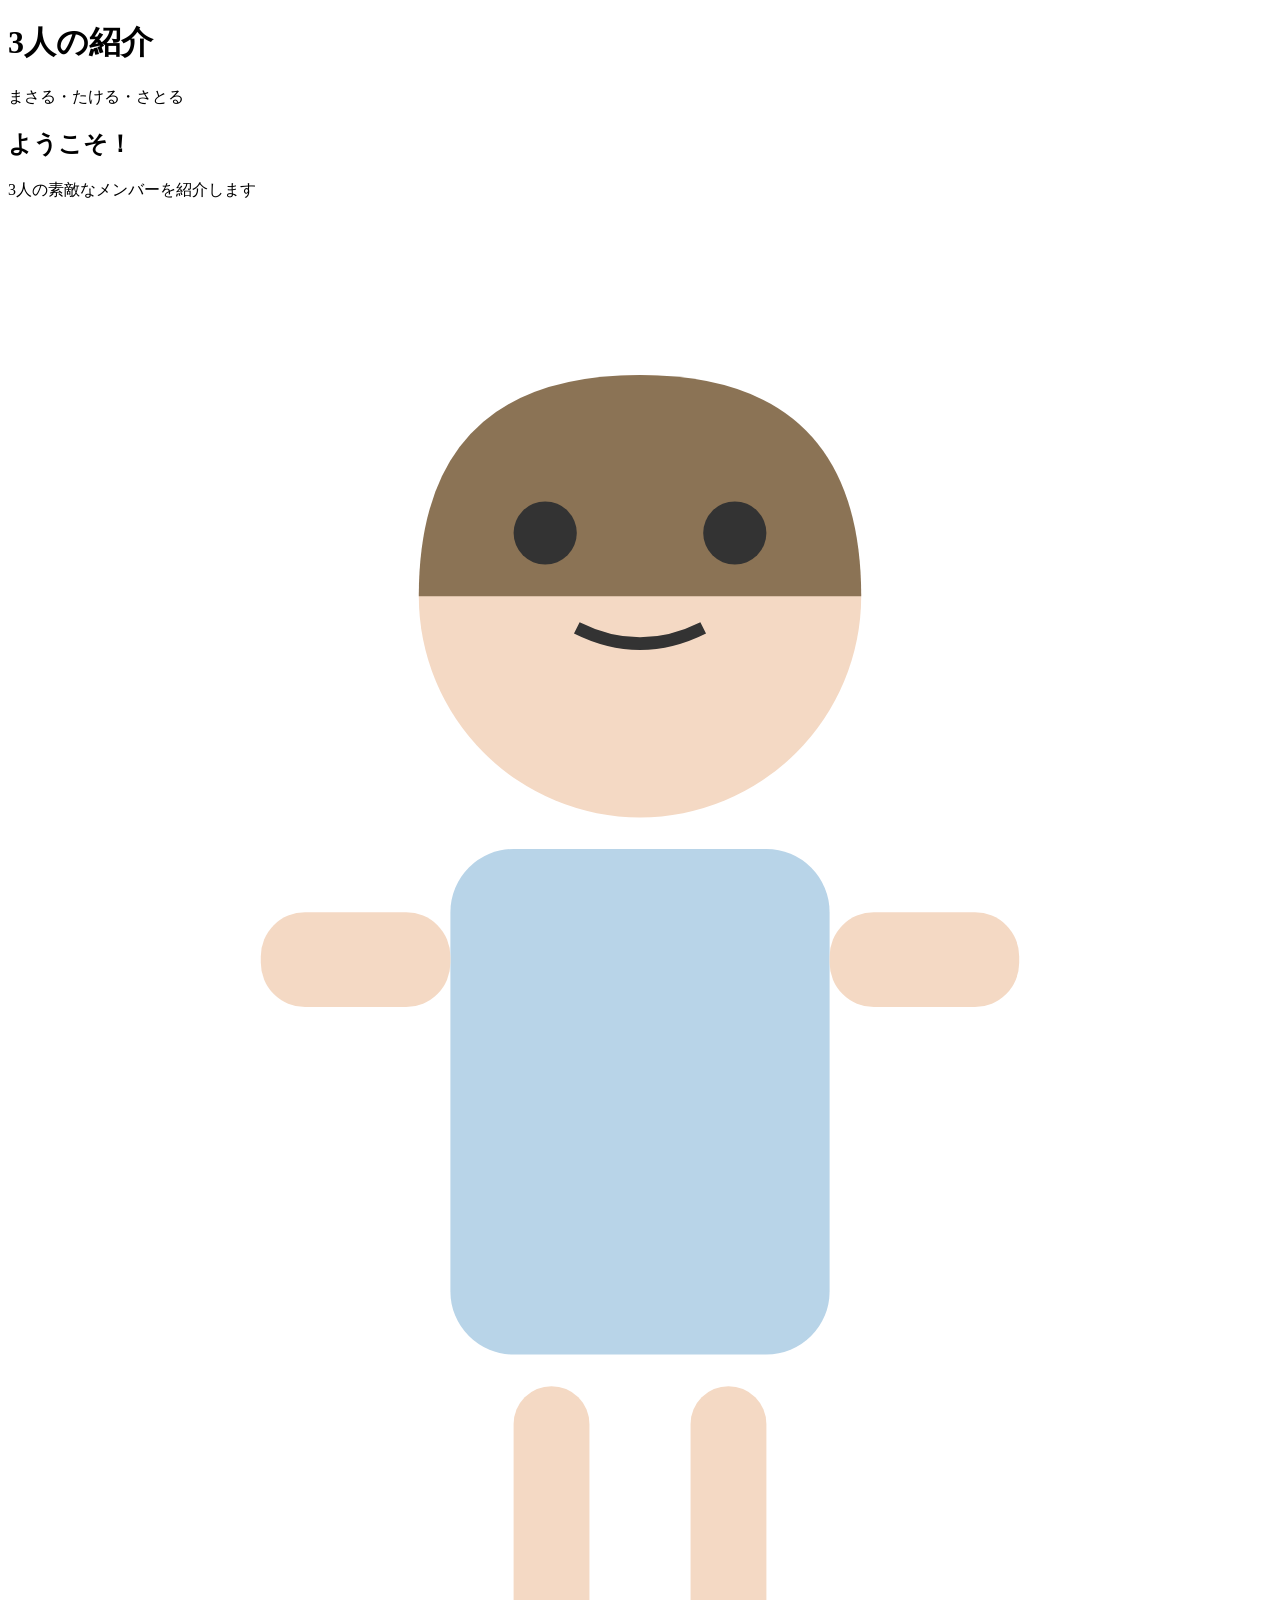
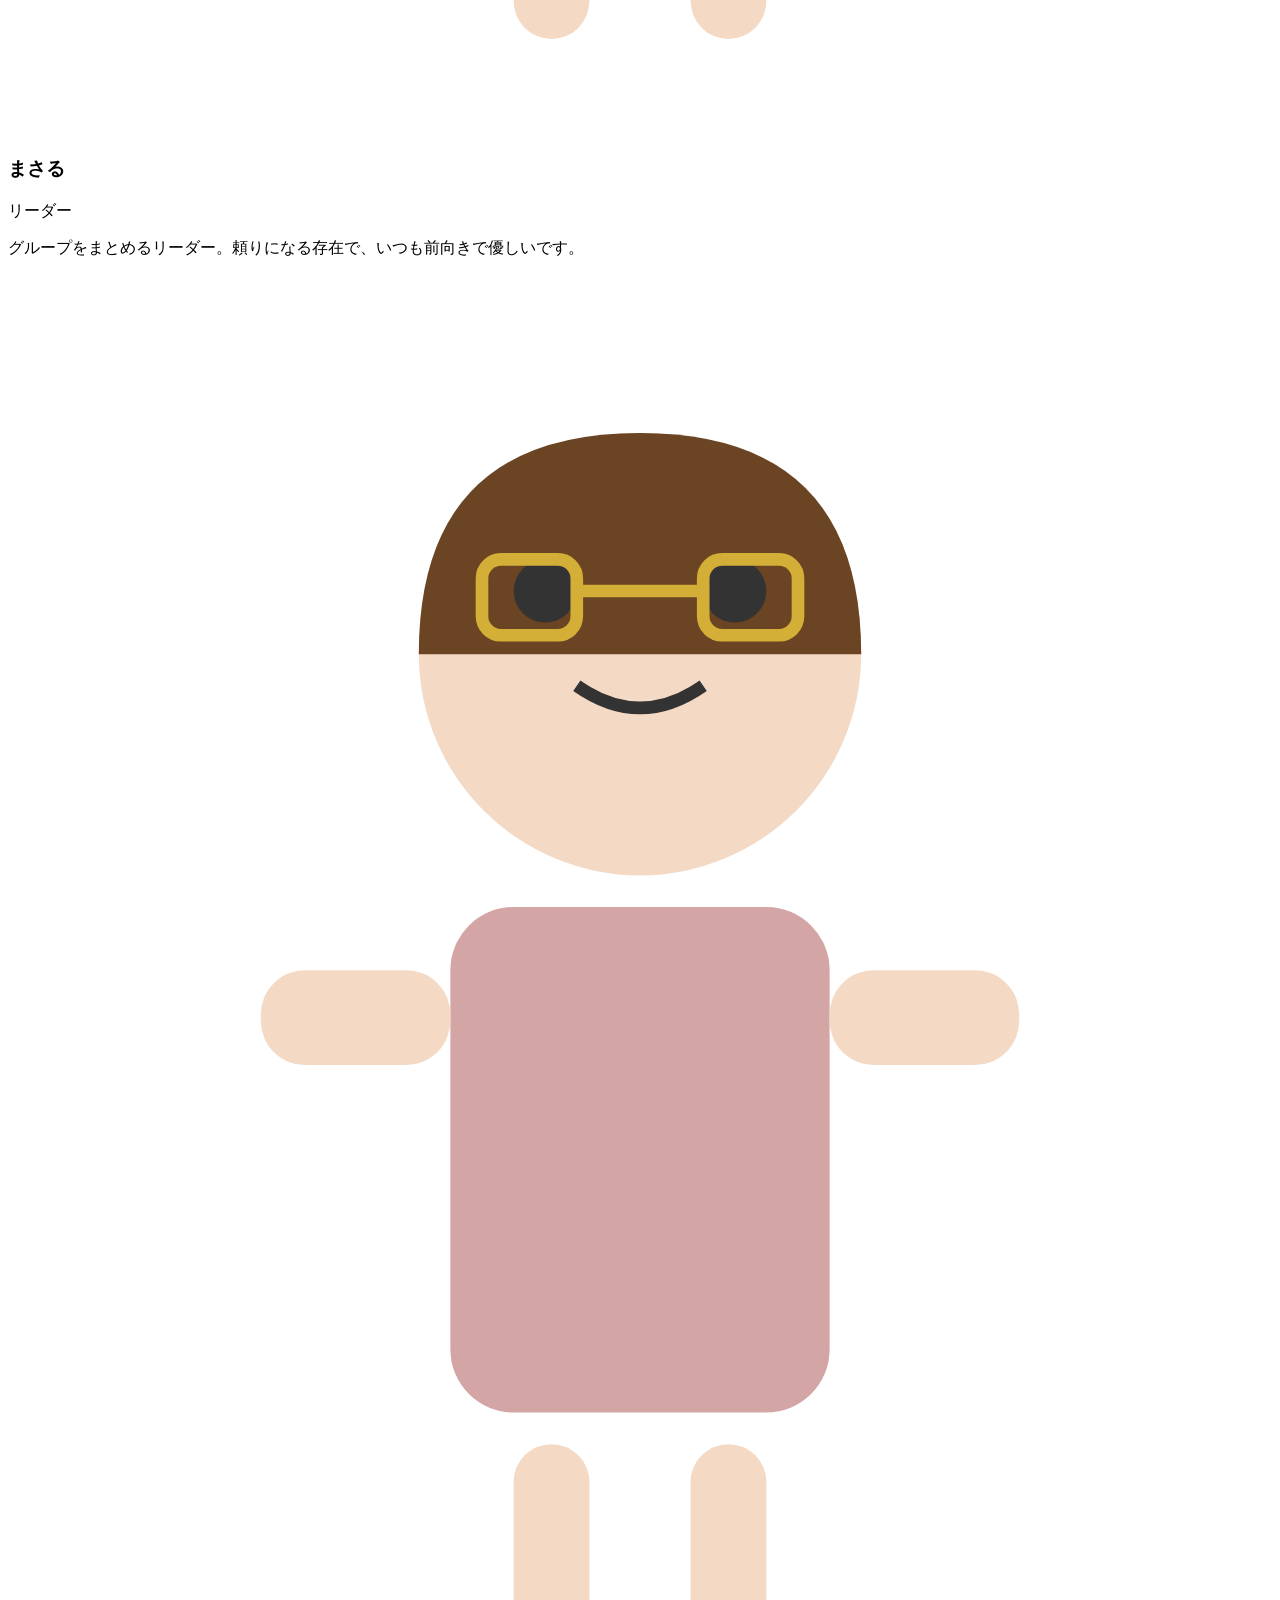
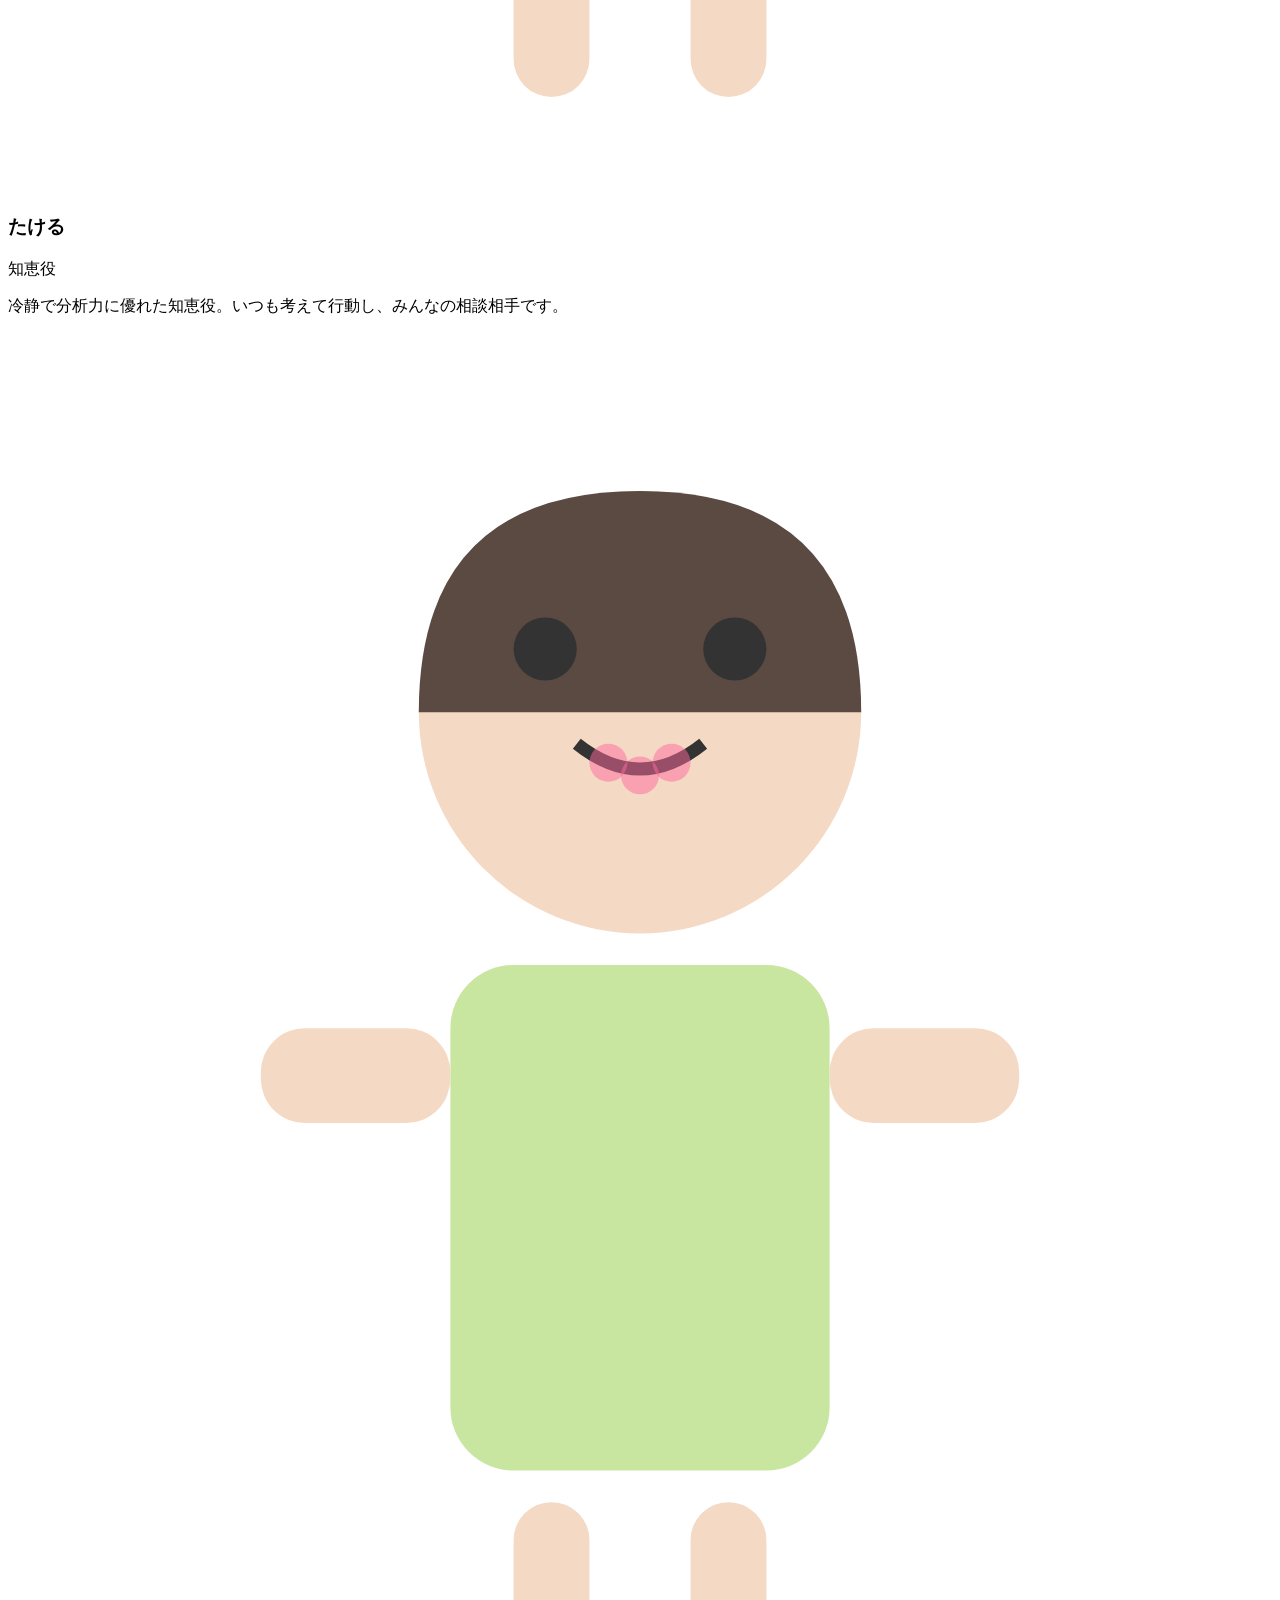
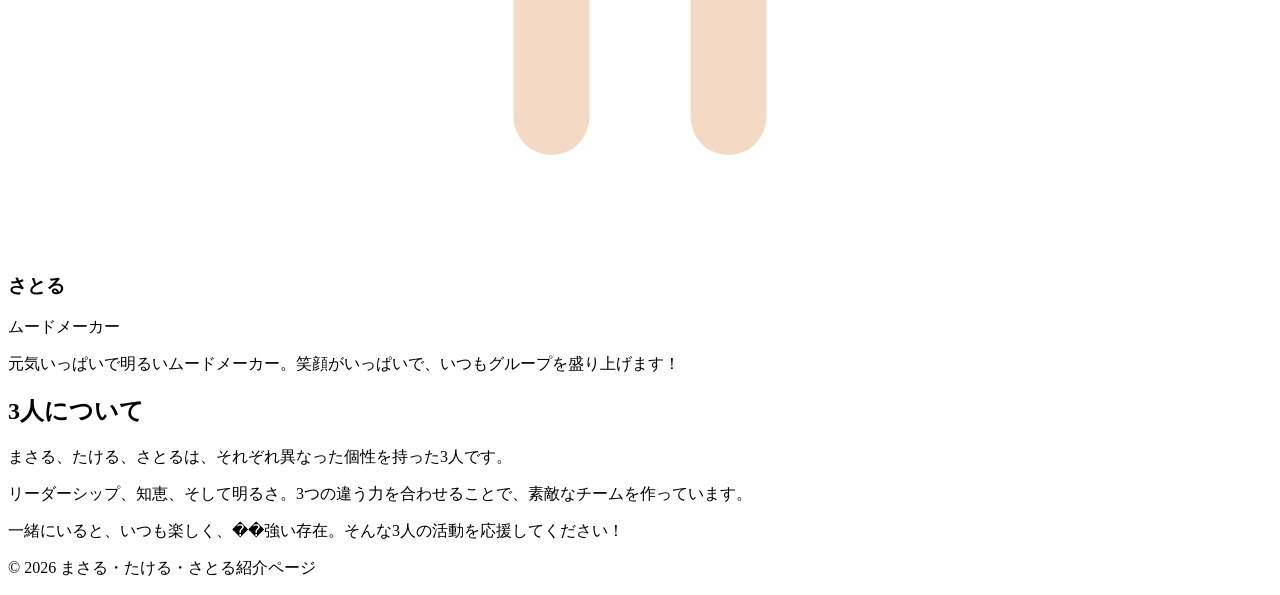
==== index.html @ 9e7cb89d "Update HTML with introduction for Masaru, Takeru, and Satoru with pastel illustrations" ====
<!DOCTYPE html>
<html lang="ja">
<head>
    <meta charset="UTF-8">
    <meta name="viewport" content="width=device-width, initial-scale=1.0">
    <title>まさる・たける・さとる紹介ページ</title>
    <link rel="stylesheet" href="style.css">
</head>
<body>
    <header>
        <h1>3人の紹介</h1>
        <p>まさる・たける・さとる</p>
    </header>

    <main>
        <section class="hero">
            <h2>ようこそ！</h2>
            <p>3人の素敵なメンバーを紹介します</p>
        </section>

        <section class="members">
            <div class="member-card">
                <div class="member-image">
                    <svg viewBox="0 0 200 240" xmlns="http://www.w3.org/2000/svg">
                        <!-- 頭 -->
                        <circle cx="100" cy="60" r="35" fill="#F4D9C4"/>
                        <!-- 髪 -->
                        <path d="M 65 60 Q 65 25 100 25 Q 135 25 135 60" fill="#8B7355"/>
                        <!-- 目 -->
                        <circle cx="85" cy="50" r="5" fill="#333"/>
                        <circle cx="115" cy="50" r="5" fill="#333"/>
                        <!-- 口 -->
                        <path d="M 90 65 Q 100 70 110 65" stroke="#333" stroke-width="2" fill="none"/>
                        <!-- 体 -->
                        <rect x="70" y="100" width="60" height="80" rx="10" fill="#B8D4E8"/>
                        <!-- 腕 -->
                        <rect x="40" y="110" width="30" height="15" rx="7" fill="#F4D9C4"/>
                        <rect x="130" y="110" width="30" height="15" rx="7" fill="#F4D9C4"/>
                        <!-- 足 -->
                        <rect x="80" y="185" width="12" height="40" rx="6" fill="#F4D9C4"/>
                        <rect x="108" y="185" width="12" height="40" rx="6" fill="#F4D9C4"/>
                    </svg>
                </div>
                <h3>まさる</h3>
                <p class="role">リーダー</p>
                <p class="description">グループをまとめるリーダー。頼りになる存在で、いつも前向きで優しいです。</p>
            </div>

            <div class="member-card">
                <div class="member-image">
                    <svg viewBox="0 0 200 240" xmlns="http://www.w3.org/2000/svg">
                        <!-- 頭 -->
                        <circle cx="100" cy="60" r="35" fill="#F4D9C4"/>
                        <!-- 髪 -->
                        <path d="M 65 60 Q 65 25 100 25 Q 135 25 135 60" fill="#6B4423"/>
                        <!-- 目 -->
                        <circle cx="85" cy="50" r="5" fill="#333"/>
                        <circle cx="115" cy="50" r="5" fill="#333"/>
                        <!-- 眼鏡 -->
                        <rect x="75" y="45" width="15" height="12" rx="3" fill="none" stroke="#D4AF37" stroke-width="2"/>
                        <rect x="110" y="45" width="15" height="12" rx="3" fill="none" stroke="#D4AF37" stroke-width="2"/>
                        <line x1="90" y1="50" x2="110" y2="50" stroke="#D4AF37" stroke-width="2"/>
                        <!-- 口 -->
                        <path d="M 90 65 Q 100 72 110 65" stroke="#333" stroke-width="2" fill="none"/>
                        <!-- 体 -->
                        <rect x="70" y="100" width="60" height="80" rx="10" fill="#D4A5A5"/>
                        <!-- 腕 -->
                        <rect x="40" y="110" width="30" height="15" rx="7" fill="#F4D9C4"/>
                        <rect x="130" y="110" width="30" height="15" rx="7" fill="#F4D9C4"/>
                        <!-- 足 -->
                        <rect x="80" y="185" width="12" height="40" rx="6" fill="#F4D9C4"/>
                        <rect x="108" y="185" width="12" height="40" rx="6" fill="#F4D9C4"/>
                    </svg>
                </div>
                <h3>たける</h3>
                <p class="role">知恵役</p>
                <p class="description">冷静で分析力に優れた知恵役。いつも考えて行動し、みんなの相談相手です。</p>
            </div>

            <div class="member-card">
                <div class="member-image">
                    <svg viewBox="0 0 200 240" xmlns="http://www.w3.org/2000/svg">
                        <!-- 頭 -->
                        <circle cx="100" cy="60" r="35" fill="#F4D9C4"/>
                        <!-- 髪 -->
                        <path d="M 65 60 Q 65 25 100 25 Q 135 25 135 60" fill="#5A4A42"/>
                        <!-- 目 -->
                        <circle cx="85" cy="50" r="5" fill="#333"/>
                        <circle cx="115" cy="50" r="5" fill="#333"/>
                        <!-- 口 -->
                        <path d="M 90 65 Q 100 73 110 65" stroke="#333" stroke-width="2" fill="none"/>
                        <!-- 体 -->
                        <rect x="70" y="100" width="60" height="80" rx="10" fill="#C8E6A0"/>
                        <!-- 腕 -->
                        <rect x="40" y="110" width="30" height="15" rx="7" fill="#F4D9C4"/>
                        <rect x="130" y="110" width="30" height="15" rx="7" fill="#F4D9C4"/>
                        <!-- 足 -->
                        <rect x="80" y="185" width="12" height="40" rx="6" fill="#F4D9C4"/>
                        <rect x="108" y="185" width="12" height="40" rx="6" fill="#F4D9C4"/>
                        <!-- 笑顔の特徴 -->
                        <circle cx="100" cy="70" r="3" fill="#FF6B9D" opacity="0.5"/>
                        <circle cx="95" cy="68" r="3" fill="#FF6B9D" opacity="0.5"/>
                        <circle cx="105" cy="68" r="3" fill="#FF6B9D" opacity="0.5"/>
                    </svg>
                </div>
                <h3>さとる</h3>
                <p class="role">ムードメーカー</p>
                <p class="description">元気いっぱいで明るいムードメーカー。笑顔がいっぱいで、いつもグループを盛り上げます！</p>
            </div>
        </section>

        <section class="about">
            <h2>3人について</h2>
            <p>まさる、たける、さとるは、それぞれ異なった個性を持った3人です。</p>
            <p>リーダーシップ、知恵、そして明るさ。3つの違う力を合わせることで、素敵なチームを作っています。</p>
            <p>一緒にいると、いつも楽しく、��強い存在。そんな3人の活動を応援してください！</p>
        </section>
    </main>

    <footer>
        <p>&copy; 2026 まさる・たける・さとる紹介ページ</p>
    </footer>

    <script src="script.js"></script>
</body>
</html>
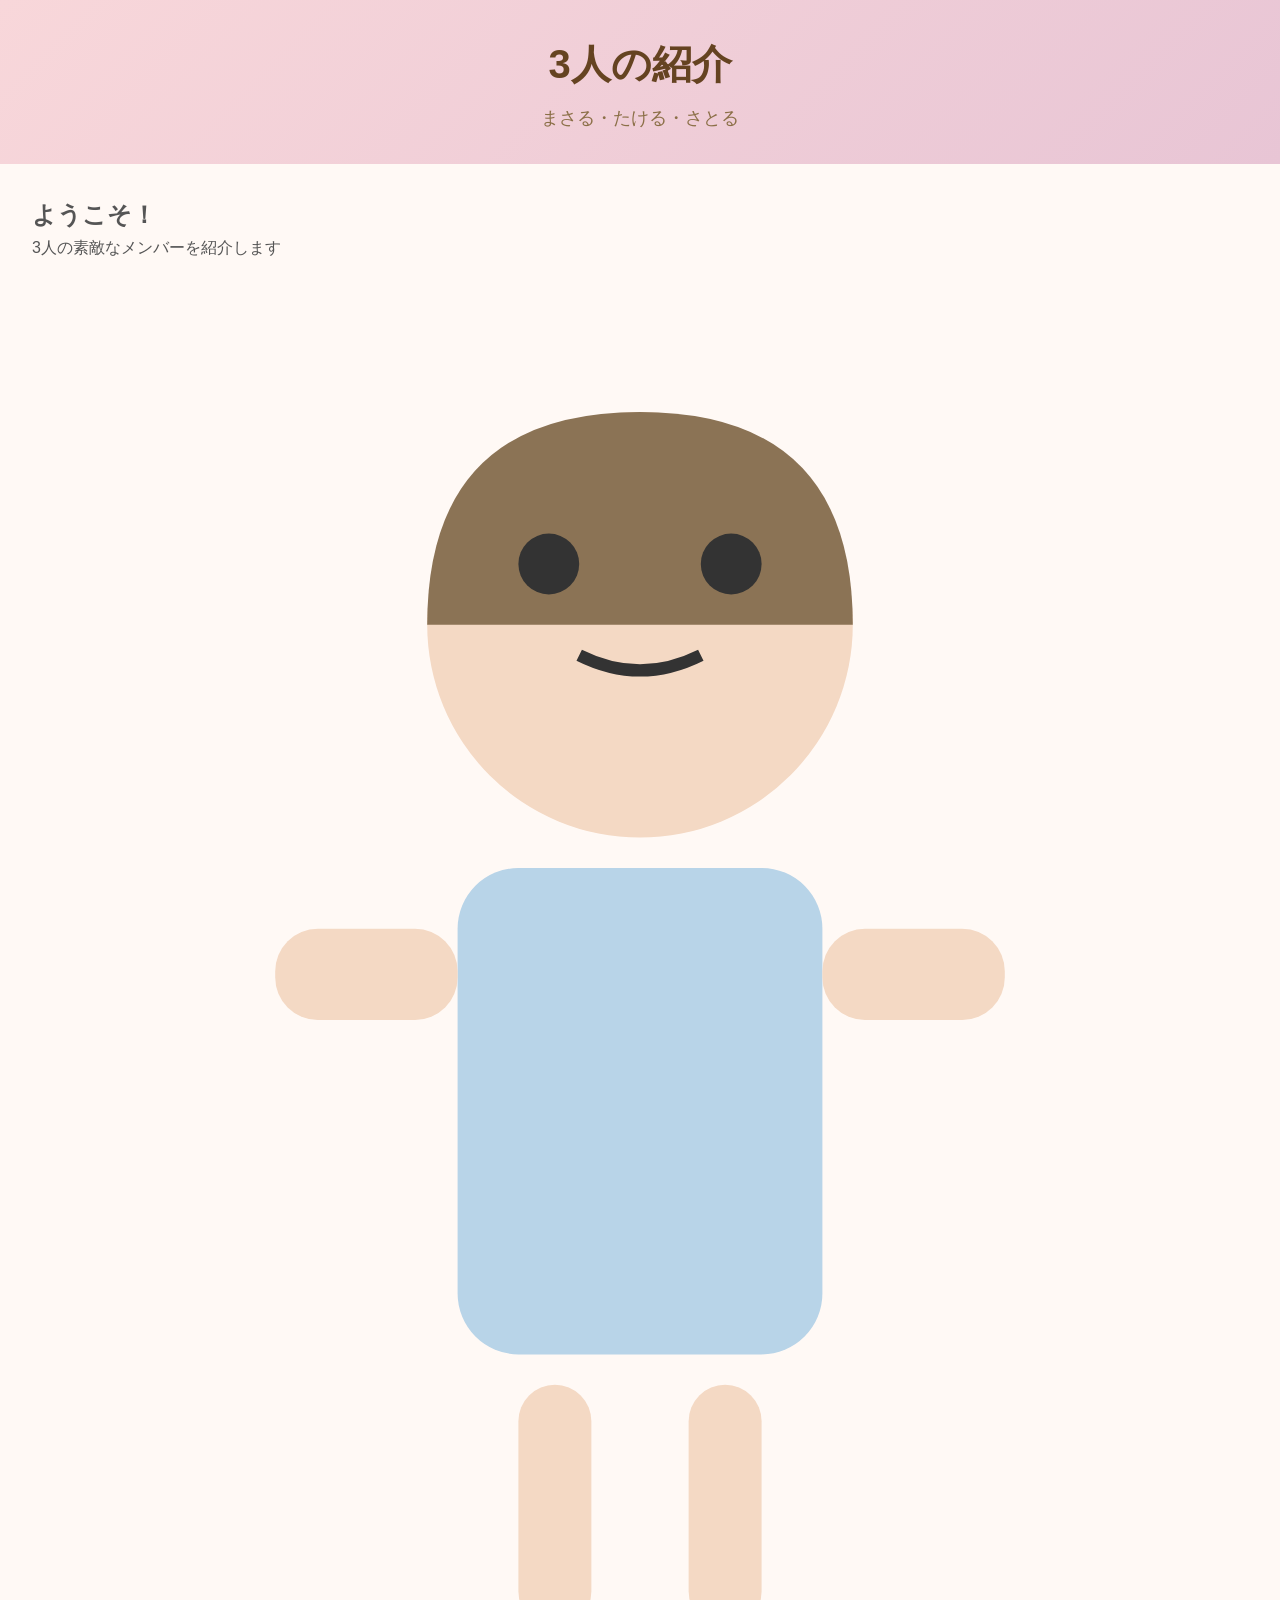
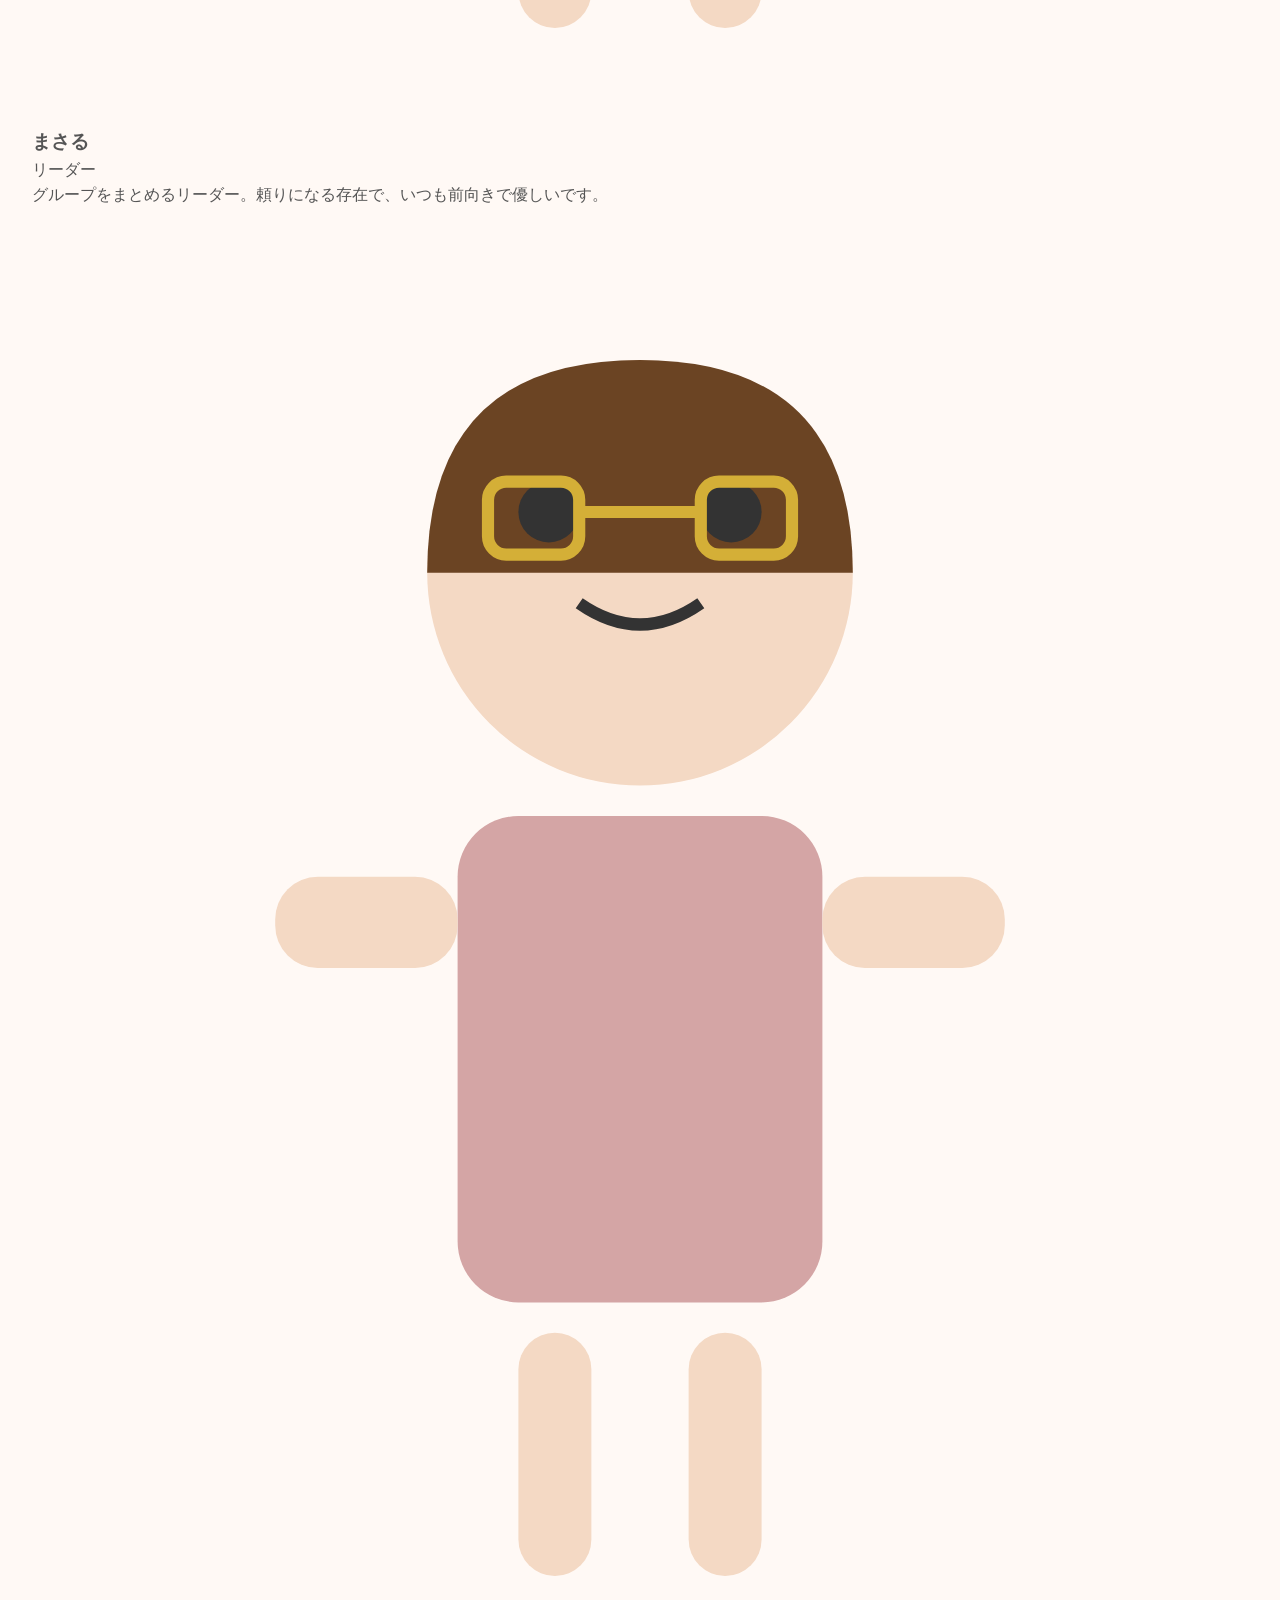
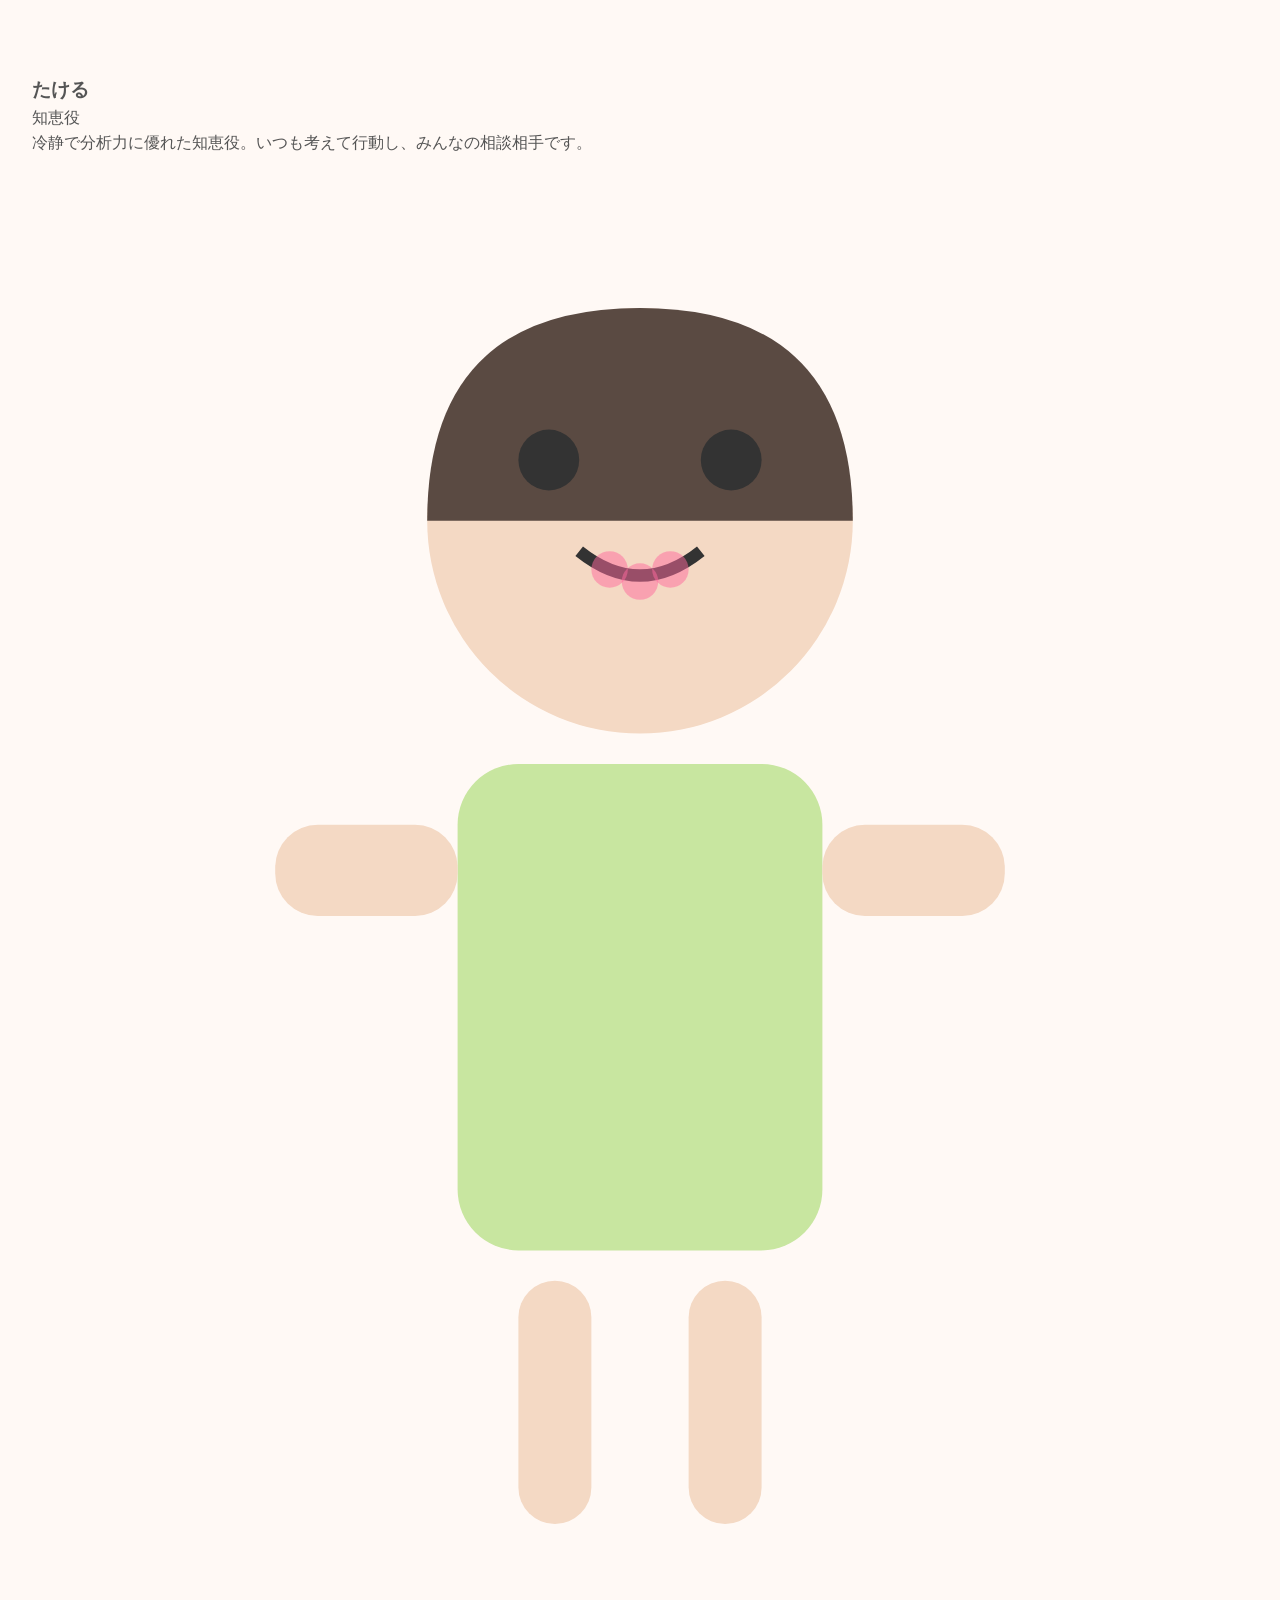
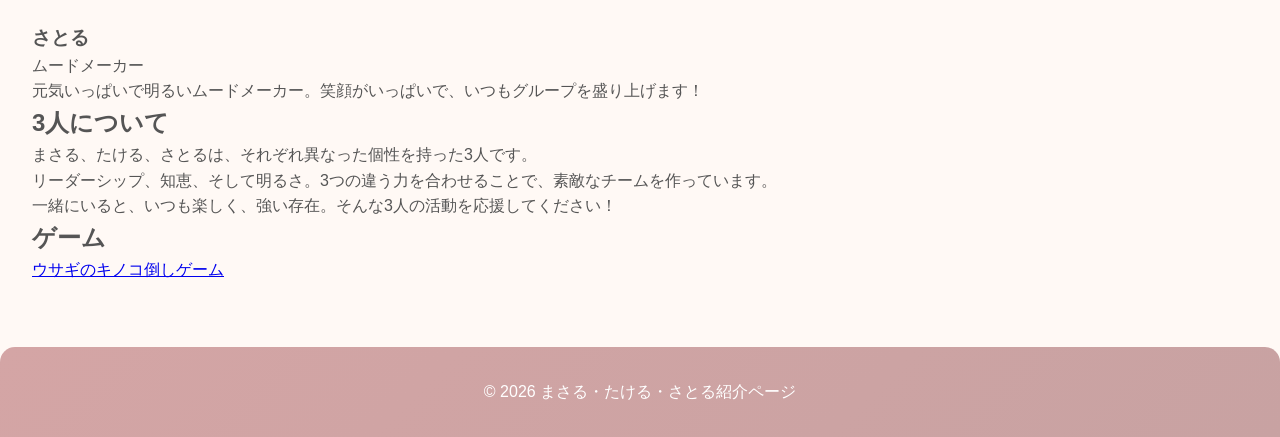
==== commit 71c1926c: "Add link to rabbit_game.html in the games section" ====
--- a/index.html
+++ b/index.html
@@ -113,7 +113,12 @@
             <h2>3人について</h2>
             <p>まさる、たける、さとるは、それぞれ異なった個性を持った3人です。</p>
             <p>リーダーシップ、知恵、そして明るさ。3つの違う力を合わせることで、素敵なチームを作っています。</p>
-            <p>一緒にいると、いつも楽しく、��強い存在。そんな3人の活動を応援してください！</p>
+            <p>一緒にいると、いつも楽しく、強い存在。そんな3人の活動を応援してください！</p>
+        </section>
+
+        <section class="games">
+            <h2>ゲーム</h2>
+            <p><a href="rabbit_game.html">ウサギのキノコ倒しゲーム</a></p>
         </section>
     </main>
 
@@ -123,4 +128,4 @@
 
     <script src="script.js"></script>
 </body>
-</html>+</html>
--- a/style.css
+++ b/style.css
@@ -0,0 +1,107 @@
+/* Reset and Base Styles */
+* {
+    margin: 0;
+    padding: 0;
+    box-sizing: border-box;
+}
+
+body {
+    font-family: 'Arial', 'ヒラギノ角ゴ Pro', 'Hiragino Kaku Gothic Pro', sans-serif;
+    line-height: 1.6;
+    color: #555;
+    background-color: #FFF9F5;
+}
+
+/* Header */
+header {
+    background: linear-gradient(135deg, #F8D7DA 0%, #E8C5D5 100%);
+    color: #654321;
+    padding: 2rem;
+    text-align: center;
+}
+
+header h1 {
+    font-size: 2.5rem;
+    margin-bottom: 0.5rem;
+    font-weight: bold;
+}
+
+header p {
+    font-size: 1.1rem;
+    color: #8B6F47;
+}
+
+/* Main Content */
+main {
+    max-width: 1300px;
+    margin: 0 auto;
+    padding: 2rem;
+}
+
+/* Manga Container */
+.manga-container {
+    background-color: white;
+    border-radius: 15px;
+    padding: 2rem;
+    box-shadow: 0 4px 20px rgba(0, 0, 0, 0.1);
+    overflow-x: auto;
+}
+
+.manga-panel {
+    width: 100%;
+    height: auto;
+    display: block;
+    max-width: 1200px;
+    margin: 0 auto;
+    filter: drop-shadow(0 2px 5px rgba(0, 0, 0, 0.05));
+}
+
+/* 吹き出しアニメーション */
+.speech-bubble {
+    animation: bubbleAppear 0.5s ease-out;
+}
+
+@keyframes bubbleAppear {
+    from {
+        opacity: 0;
+        transform: scale(0.8);
+    }
+    to {
+        opacity: 1;
+        transform: scale(1);
+    }
+}
+
+/* Footer */
+footer {
+    background: linear-gradient(135deg, #D4A5A5 0%, #C8A2A2 100%);
+    color: white;
+    text-align: center;
+    padding: 2rem;
+    border-radius: 15px 15px 0 0;
+    margin-top: 2rem;
+}
+
+footer p {
+    margin: 0;
+    font-size: 1rem;
+}
+
+/* Responsive */
+@media (max-width: 768px) {
+    header h1 {
+        font-size: 1.8rem;
+    }
+
+    header p {
+        font-size: 0.9rem;
+    }
+
+    .manga-container {
+        padding: 1rem;
+    }
+
+    .manga-panel {
+        width: 100%;
+    }
+}
